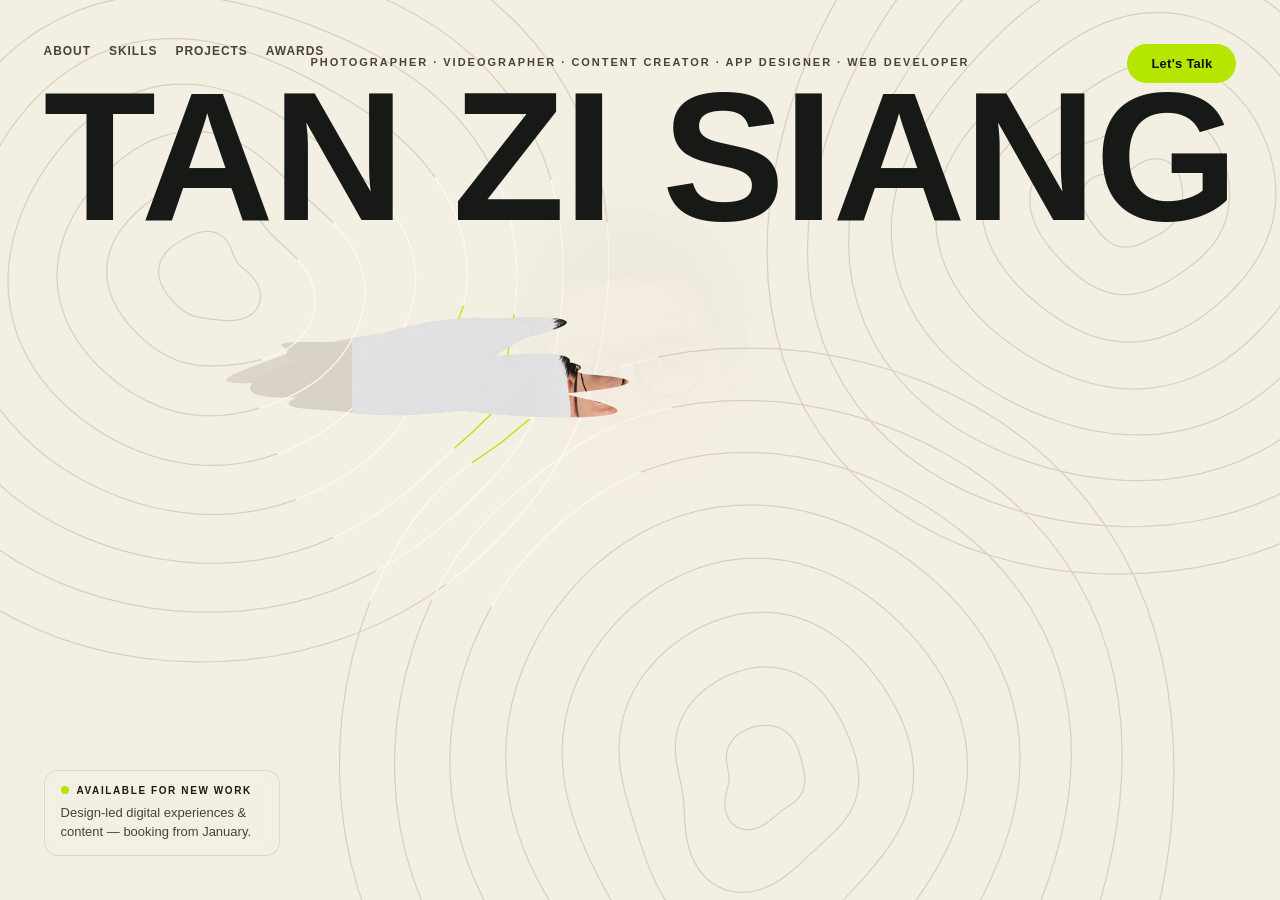
==== index.html @ cbd52fa4 "Add files via upload" ====
<!DOCTYPE html>
<html lang="en">
<head>
<meta charset="utf-8">
<meta name="viewport" content="width=device-width,initial-scale=1,viewport-fit=cover">
<title>Tan Zi Siang — Portfolio</title>
<meta name="description" content="Tan Zi Siang (Vincent) — Photographer, Videographer, Content Creator, Mobile Application Designer & Web Developer based in Penang, Malaysia.">
<style>
*{box-sizing:border-box;margin:0;padding:0}
html,body{height:100%;background:#F4EFE3;overflow:hidden}
.hero{position:relative;isolation:isolate;height:100vh;height:100svh;overflow:hidden;background:#F4EFE3;touch-action:none;color:#1d1a12;font-family:"Helvetica Neue",Helvetica,Arial,sans-serif}
#bg{position:absolute;inset:0;width:100%;height:100%;display:block}
.portrait{position:absolute;bottom:0;left:50%;transform:translateX(-50%);aspect-ratio:1024/1536;width:min(64vh,92vw)}
.portrait img,.portrait canvas{position:absolute;inset:0;width:100%;height:100%;display:block;pointer-events:none;user-select:none;-webkit-user-drag:none}
.portrait img{object-fit:cover;object-position:center top}
#base{opacity:.022;-webkit-mask-image:radial-gradient(ellipse 27% 21% at 49% 34%,#000 35%,transparent 100%);mask-image:radial-gradient(ellipse 27% 21% at 49% 34%,#000 35%,transparent 100%)}
.mark{position:absolute;left:0;right:0;top:clamp(56px,9vh,110px);text-align:center;color:#171916;pointer-events:none;z-index:5}
.mark h1{font-weight:900;font-size:clamp(56px,10vw,152px);line-height:.82;letter-spacing:-.01em;white-space:nowrap;display:inline-block;text-transform:uppercase;font-family:"HelveticaNeue-CondensedBlack","HelveticaNeue-CondensedBold","AvenirNextCondensed-Heavy","Arial Narrow",Impact,sans-serif}
.mark br{display:none}
.tag{position:absolute;left:0;right:0;top:calc(clamp(20px,3.4vw,44px) + 12px);text-align:center;font-size:11px;font-weight:600;letter-spacing:.18em;text-transform:uppercase;pointer-events:none;z-index:5;color:#4a4331}
.cta{position:absolute;top:clamp(20px,3.4vw,44px);right:clamp(20px,3.4vw,48px);padding:12px 24px;border-radius:999px;background:#B4E600;color:#14130E;font-size:13px;font-weight:700;letter-spacing:.02em;text-decoration:none;transition:transform .25s;z-index:10}
.cta:hover{transform:scale(1.05)}
.card{position:absolute;left:clamp(20px,3.4vw,48px);bottom:clamp(20px,3.4vw,44px);max-width:236px;padding:14px 16px;border-radius:14px;background:rgba(244,239,227,.88);border:1px solid rgba(59,51,32,.12);backdrop-filter:blur(6px);-webkit-backdrop-filter:blur(6px);z-index:5}
.lbl{display:flex;align-items:center;gap:8px;font-size:10px;font-weight:700;letter-spacing:.16em;text-transform:uppercase}
.lbl i{width:8px;height:8px;border-radius:50%;background:#B4E600}
.card p{margin-top:8px;font-size:13px;line-height:1.45;color:#4a4331}
.nav-mini{position:absolute;top:clamp(20px,3.4vw,44px);left:clamp(20px,3.4vw,48px);display:flex;gap:18px;z-index:10}
.nav-mini a{font-size:12px;font-weight:600;letter-spacing:.08em;text-transform:uppercase;color:#4a4331;text-decoration:none}
.nav-mini a:hover{color:#14130E}
@media(max-width:768px){
  .mark br{display:inline}
  .tag{letter-spacing:.1em;font-size:10px;left:clamp(20px,3.4vw,48px);right:150px;text-align:left;top:calc(clamp(20px,3.4vw,44px) + 8px)}
  .portrait{width:min(58vh,118vw)}
  .card{max-width:200px}
  .nav-mini{display:none}
}
</style>
</head>
<body>
<section class="hero">
<canvas id="bg"></canvas>
<div class="tag">Photographer · Videographer · Content Creator · App Designer · Web Developer</div>
<div class="mark"><h1>Tan <br>Zi Siang</h1></div>
<div class="portrait">
  <img id="base" alt="Portrait" src="portrait.jpg">
  <canvas id="reveal"></canvas>
</div>
<a class="cta" href="contact.html">Let's Talk</a>
<nav class="nav-mini">
  <a href="about.html">About</a>
  <a href="skills.html">Skills</a>
  <a href="projects.html">Projects</a>
  <a href="awards.html">Awards</a>
</nav>
<div class="card"><span class="lbl"><i></i>Available for new work</span><p>Design-led digital experiences &amp; content — booking from January.</p></div>
</section>

<script>
(()=>{
const $=s=>document.querySelector(s),rnd=(a,b)=>a+Math.random()*(b-a),ss=x=>x*x*(3-2*x);
const hero=$('.hero'),por=$('.portrait'),ghost=$('#base'),rv=$('#reveal'),bg=$('#bg');
const rctx=rv.getContext('2d'),bctx=bg.getContext('2d'),off=document.createElement('canvas'),octx=off.getContext('2d');
const reduce=matchMedia('(prefers-reduced-motion: reduce)').matches,touch=matchMedia('(hover: none)').matches;
const LIFE=1350;
let vw,vh,dpr,rect,W,dabs=[],last=null,lastDab=0,inside=false,mouseIn=false,lastReal=-1e9,cur={x:0,y:0},tBg=0,prevT=performance.now(),acc=0,wasAlive=false,intro=null;

const wet=(d,now)=>{const a=(now-d.t)/LIFE;if(a>=1)return null;const k=a<.26?0:ss((a-.26)/.74);return{w:1-k,s:1-.42*k}};
function addDab(x,y){const now=performance.now();dabs.push({x:x+rnd(-.014,.014)*W,y:y+rnd(-.01,.01)*W,rx:rnd(.17,.30)*W,ry:rnd(.021,.047)*W,rot:rnd(-.22,.22),p:[rnd(0,6.28),rnd(0,6.28),rnd(0,6.28)],t:now});if(dabs.length>56)dabs.shift();lastDab=now}

function shape(c,d,s,now){const n=24,P=[],T=now*.0006,co=Math.cos(d.rot),si=Math.sin(d.rot);
 for(let i=0;i<n;i++){const a=i/n*6.2832,r=1+.155*Math.sin(2*a+d.p[0]+T)+.085*Math.sin(3*a+d.p[1]-T*.8)+.04*Math.sin(5*a+d.p[2]+T*.6),
  x=Math.cos(a)*d.rx*s*r,y=Math.sin(a)*d.ry*s*r;P.push([d.x+x*co-y*si,d.y+x*si+y*co])}
 c.beginPath();c.moveTo((P[n-1][0]+P[0][0])/2,(P[n-1][1]+P[0][1])/2);
 for(let i=0;i<n;i++){const p=P[i],q=P[(i+1)%n];c.quadraticCurveTo(p[0],p[1],(p[0]+q[0])/2,(p[1]+q[1])/2)}
 c.closePath()}

function drawReveal(){const now=performance.now();let any=false;
 rctx.setTransform(1,0,0,1,0,0);rctx.globalCompositeOperation='source-over';rctx.globalAlpha=1;rctx.clearRect(0,0,rv.width,rv.height);
 rctx.setTransform(dpr,0,0,dpr,-rect.left*dpr,-rect.top*dpr);rctx.fillStyle='#000';
 for(const d of dabs){const q=wet(d,now);if(!q)continue;any=true;rctx.globalAlpha=q.w;shape(rctx,d,q.s,now);rctx.fill()}
 if(any&&ghost.complete&&ghost.naturalWidth){rctx.setTransform(1,0,0,1,0,0);rctx.globalAlpha=1;rctx.globalCompositeOperation='source-in';rctx.drawImage(ghost,0,0,rv.width,rv.height);rctx.globalCompositeOperation='source-over'}}

function strongest(now){let b=null;for(const d of dabs){const q=wet(d,now);if(q&&(!b||q.w>=b.w))b={x:d.x,y:d.y,w:q.w}}return b}

const CL=[{x:.16,y:.28,n:8,s:1,ph:0},{x:.86,y:.24,n:8,s:.95,ph:2},{x:.62,y:.88,n:8,s:1.1,ph:4}],RATE=[.18,-.13,.11],HK=[2,3,4],HW=[.5,.3,.2];
function paintBg(){const now=performance.now(),m=Math.min(vw,vh),R=.23*m,b=strongest(now);
 octx.setTransform(1,0,0,1,0,0);octx.clearRect(0,0,off.width,off.height);octx.setTransform(dpr,0,0,dpr,0,0);octx.fillStyle='#3B3320';
 for(const d of dabs){const q=wet(d,now);if(!q)continue;octx.globalAlpha=q.w;shape(octx,d,q.s,now);octx.fill()}
 bctx.setTransform(dpr,0,0,dpr,0,0);bctx.globalAlpha=1;bctx.fillStyle='#F4EFE3';bctx.fillRect(0,0,vw,vh);
 bctx.globalAlpha=.15;bctx.drawImage(off,0,0,vw,vh);bctx.globalAlpha=1;
 const P=[new Path2D(),new Path2D(),new Path2D()];
 for(const c of CL){const cx=(c.x+Math.sin(tBg*.05+c.ph)*.03)*vw,cy=(c.y+Math.cos(tBg*.04+c.ph)*.03)*vh,sp=.055*m*c.s;
  for(let i=0;i<c.n;i++){const r0=.05*m+i*sp,amp=Math.min(.4*sp,.3*r0),N=90;let px=0,py=0;
   for(let j=0;j<=N;j++){const a=j/N*6.2832;let r=r0;
    for(let k=0;k<3;k++)r+=amp*HW[k]*Math.sin(HK[k]*a+tBg*RATE[k]+c.ph*(k+1)+i*.2*(k+1));
    let x=cx+Math.cos(a)*r,y=cy+Math.sin(a)*r,mode=0;
    if(b){const dx=x-b.x,dy=y-b.y,d=Math.hypot(dx,dy)||1;
     if(d<R){const f=1-d/R,push=22*f*f*b.w;x+=dx/d*push;y+=dy/d*push;if(b.w>.04)mode=(d<.3*R&&b.w>.25)?2:1}}
    if(j){P[mode].moveTo(px,py);P[mode].lineTo(x,y)}px=x;py=y}}}
 bctx.lineWidth=1.25;bctx.lineCap='round';bctx.lineJoin='round';
 bctx.strokeStyle='#D8D0BF';bctx.stroke(P[0]);bctx.strokeStyle='rgba(252,250,243,.95)';bctx.stroke(P[1]);bctx.strokeStyle='#B4E600';bctx.stroke(P[2])}

function sync(){drawReveal();paintBg()}
function brush(x,y){const step=.028*W;
 if(!last){last={x,y};addDab(x,y)}else{const dx=x-last.x,dy=y-last.y,dist=Math.hypot(dx,dy);
  if(dist>=step){const n=Math.min(14,Math.floor(dist/step));
   for(let i=1;i<=n;i++){const px=last.x+dx/dist*step*i,py=last.y+dy/dist*step*i;addDab(px,py);if(Math.random()<.5)addDab(px,py)}
   last={x:last.x+dx/dist*step*n,y:last.y+dy/dist*step*n}}}
 cur={x,y};inside=true;sync()}

function resize(){dpr=Math.min(devicePixelRatio||1,2);vw=hero.clientWidth;vh=hero.clientHeight;
 bg.width=off.width=Math.round(vw*dpr);bg.height=off.height=Math.round(vh*dpr);
 rect=por.getBoundingClientRect();W=rect.width;rv.width=Math.round(rect.width*dpr);rv.height=Math.round(rect.height*dpr);sync()}

function real(e){lastReal=performance.now();mouseIn=true;brush(e.clientX,e.clientY)}
addEventListener('pointermove',real,{passive:true});addEventListener('pointerdown',real,{passive:true});
const up=e=>{if(e.pointerType==='touch'){mouseIn=inside=false;last=null}};
addEventListener('pointerup',up);addEventListener('pointercancel',up);
document.documentElement.addEventListener('mouseleave',()=>{mouseIn=inside=false;last=null});
addEventListener('resize',resize);
ghost.addEventListener('load',()=>{drawReveal();sync()});
if(ghost.complete){drawReveal();sync()}

function tick(now){requestAnimationFrame(tick);const dt=Math.min((now-prevT)/1000,.1);prevT=now;
 if(intro){const p=(now-intro)/2400;if(p>=1){intro=null;last=null;inside=mouseIn}else brush(rect.left+W*(.08+.84*ss(p)),rect.top+rect.height*(.36+.05*Math.sin(p*6.28)))}
 else if(touch&&now-lastReal>2000)brush(rect.left+W*(.5+.34*Math.sin(now*.00045)),rect.top+rect.height*(.36+.22*Math.sin(now*.0007+1.3)));
 if(inside&&now-lastDab>130)addDab(cur.x,cur.y);
 dabs=dabs.filter(d=>wet(d,now));const alive=dabs.length>0;
 if(alive||wasAlive)drawReveal();
 acc+=dt;if(acc>=1/30){if(!reduce)tBg+=acc;if(!reduce||alive||wasAlive)paintBg();acc=0}
 wasAlive=alive}

function flicker(){const burst=1+Math.floor(Math.random()*3);let i=0;
 (function f(){if(i++>=burst){ghost.style.opacity=.022;setTimeout(flicker,rnd(2200,6400));return}
  ghost.style.opacity=rnd(.07,.12);setTimeout(()=>{ghost.style.opacity=.022;setTimeout(f,rnd(50,150))},80)})()}
if(!reduce)setTimeout(flicker,rnd(2200,6400));

resize();requestAnimationFrame(tick);
setTimeout(()=>{intro=performance.now()},900);
})();
</script>
<script>
(()=>{const h1=document.querySelector('.mark h1');
function fit(){if(!h1)return;h1.style.fontSize='100px';const w=h1.getBoundingClientRect().width,pad=Math.min(48,Math.max(20,innerWidth*.034)),
 s=100*(innerWidth-2*pad)/w,cap=innerHeight*(innerWidth>768?.3:.2);h1.style.fontSize=Math.min(s,cap)+'px'}
fit();addEventListener('resize',fit);addEventListener('load',fit);if(document.fonts&&document.fonts.ready)document.fonts.ready.then(fit)})();
</script>
</body>
</html>
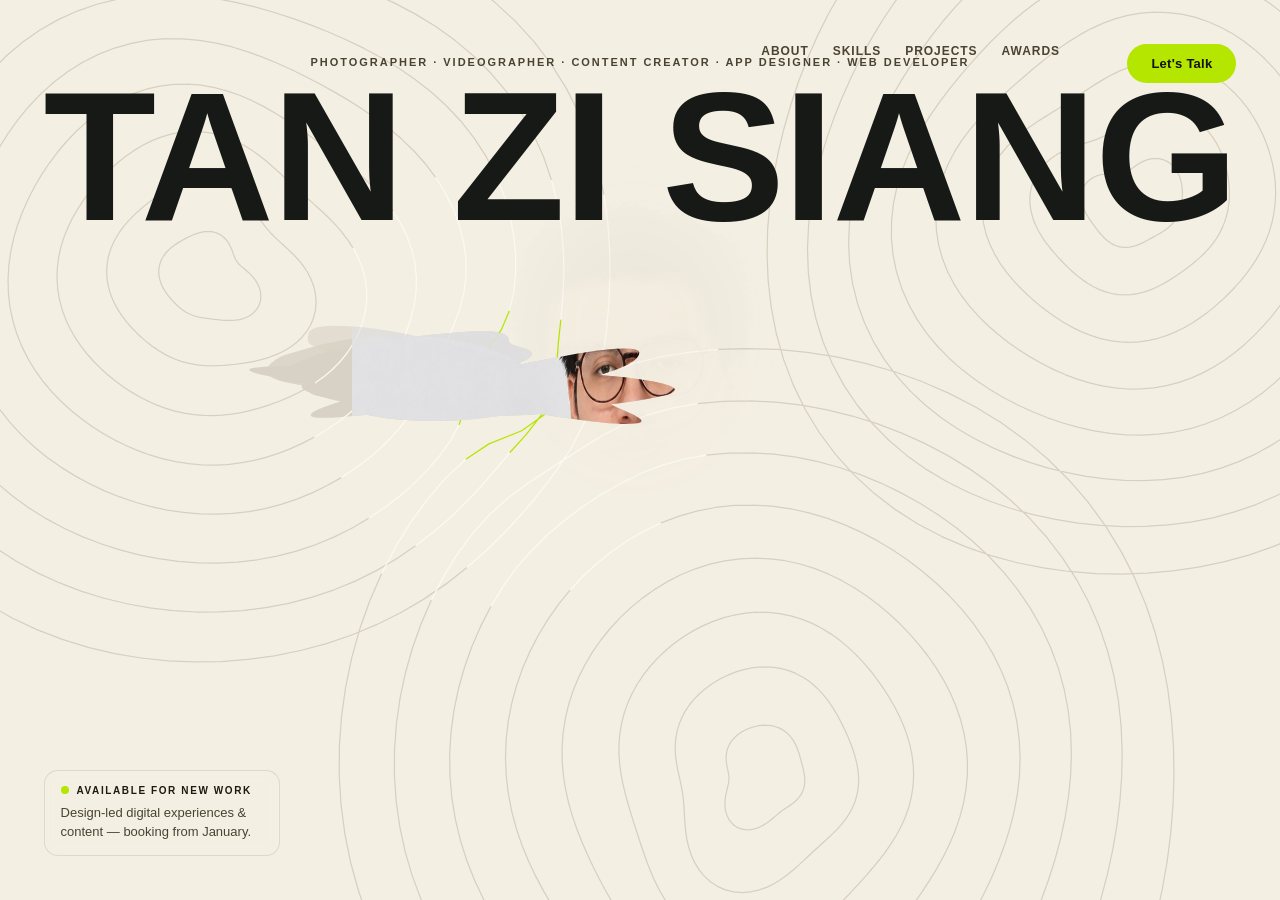
==== commit 6700e6ab: "Add files via upload" ====
--- a/index.html
+++ b/index.html
@@ -18,41 +18,68 @@
 .mark h1{font-weight:900;font-size:clamp(56px,10vw,152px);line-height:.82;letter-spacing:-.01em;white-space:nowrap;display:inline-block;text-transform:uppercase;font-family:"HelveticaNeue-CondensedBlack","HelveticaNeue-CondensedBold","AvenirNextCondensed-Heavy","Arial Narrow",Impact,sans-serif}
 .mark br{display:none}
 .tag{position:absolute;left:0;right:0;top:calc(clamp(20px,3.4vw,44px) + 12px);text-align:center;font-size:11px;font-weight:600;letter-spacing:.18em;text-transform:uppercase;pointer-events:none;z-index:5;color:#4a4331}
-.cta{position:absolute;top:clamp(20px,3.4vw,44px);right:clamp(20px,3.4vw,48px);padding:12px 24px;border-radius:999px;background:#B4E600;color:#14130E;font-size:13px;font-weight:700;letter-spacing:.02em;text-decoration:none;transition:transform .25s;z-index:10}
+.cta{position:absolute;top:clamp(20px,3.4vw,44px);right:clamp(20px,3.4vw,48px);padding:12px 24px;border-radius:999px;background:#B4E600;color:#14130E;font-size:13px;font-weight:700;letter-spacing:.02em;text-decoration:none;transition:transform .25s;z-index:20}
 .cta:hover{transform:scale(1.05)}
 .card{position:absolute;left:clamp(20px,3.4vw,48px);bottom:clamp(20px,3.4vw,44px);max-width:236px;padding:14px 16px;border-radius:14px;background:rgba(244,239,227,.88);border:1px solid rgba(59,51,32,.12);backdrop-filter:blur(6px);-webkit-backdrop-filter:blur(6px);z-index:5}
 .lbl{display:flex;align-items:center;gap:8px;font-size:10px;font-weight:700;letter-spacing:.16em;text-transform:uppercase}
 .lbl i{width:8px;height:8px;border-radius:50%;background:#B4E600}
 .card p{margin-top:8px;font-size:13px;line-height:1.45;color:#4a4331}
-.nav-mini{position:absolute;top:clamp(20px,3.4vw,44px);left:clamp(20px,3.4vw,48px);display:flex;gap:18px;z-index:10}
-.nav-mini a{font-size:12px;font-weight:600;letter-spacing:.08em;text-transform:uppercase;color:#4a4331;text-decoration:none}
-.nav-mini a:hover{color:#14130E}
+
+/* Fixed top-right navigation (always present) */
+.top-nav{
+  position:absolute;
+  top:clamp(20px,3.4vw,44px);
+  right:clamp(140px,18vw,220px);
+  display:flex;
+  align-items:center;
+  gap:clamp(14px,2vw,24px);
+  z-index:20;
+}
+.top-nav a{
+  font-size:12px;
+  font-weight:600;
+  letter-spacing:.08em;
+  text-transform:uppercase;
+  color:#4a4331;
+  text-decoration:none;
+  transition:color .2s;
+}
+.top-nav a:hover{color:#14130E}
+
 @media(max-width:768px){
   .mark br{display:inline}
   .tag{letter-spacing:.1em;font-size:10px;left:clamp(20px,3.4vw,48px);right:150px;text-align:left;top:calc(clamp(20px,3.4vw,44px) + 8px)}
   .portrait{width:min(58vh,118vw)}
   .card{max-width:200px}
-  .nav-mini{display:none}
+  .top-nav{display:none}
 }
 </style>
 </head>
 <body>
 <section class="hero">
 <canvas id="bg"></canvas>
+
 <div class="tag">Photographer · Videographer · Content Creator · App Designer · Web Developer</div>
 <div class="mark"><h1>Tan <br>Zi Siang</h1></div>
+
 <div class="portrait">
   <img id="base" alt="Portrait" src="portrait.jpg">
   <canvas id="reveal"></canvas>
 </div>
-<a class="cta" href="contact.html">Let's Talk</a>
-<nav class="nav-mini">
+
+<!-- Top-right navigation (fixed position) -->
+<nav class="top-nav">
   <a href="about.html">About</a>
   <a href="skills.html">Skills</a>
   <a href="projects.html">Projects</a>
   <a href="awards.html">Awards</a>
 </nav>
-<div class="card"><span class="lbl"><i></i>Available for new work</span><p>Design-led digital experiences &amp; content — booking from January.</p></div>
+<a class="cta" href="contact.html">Let's Talk</a>
+
+<div class="card">
+  <span class="lbl"><i></i>Available for new work</span>
+  <p>Design-led digital experiences &amp; content — booking from January.</p>
+</div>
 </section>
 
 <script>
@@ -78,7 +105,10 @@
  rctx.setTransform(1,0,0,1,0,0);rctx.globalCompositeOperation='source-over';rctx.globalAlpha=1;rctx.clearRect(0,0,rv.width,rv.height);
  rctx.setTransform(dpr,0,0,dpr,-rect.left*dpr,-rect.top*dpr);rctx.fillStyle='#000';
  for(const d of dabs){const q=wet(d,now);if(!q)continue;any=true;rctx.globalAlpha=q.w;shape(rctx,d,q.s,now);rctx.fill()}
- if(any&&ghost.complete&&ghost.naturalWidth){rctx.setTransform(1,0,0,1,0,0);rctx.globalAlpha=1;rctx.globalCompositeOperation='source-in';rctx.drawImage(ghost,0,0,rv.width,rv.height);rctx.globalCompositeOperation='source-over'}}
+ if(any&&ghost.complete&&ghost.naturalWidth){
+   rctx.setTransform(1,0,0,1,0,0);rctx.globalAlpha=1;rctx.globalCompositeOperation='source-in';
+   rctx.drawImage(ghost,0,0,rv.width,rv.height);rctx.globalCompositeOperation='source-over'
+ }}
 
 function strongest(now){let b=null;for(const d of dabs){const q=wet(d,now);if(q&&(!b||q.w>=b.w))b={x:d.x,y:d.y,w:q.w}}return b}
 
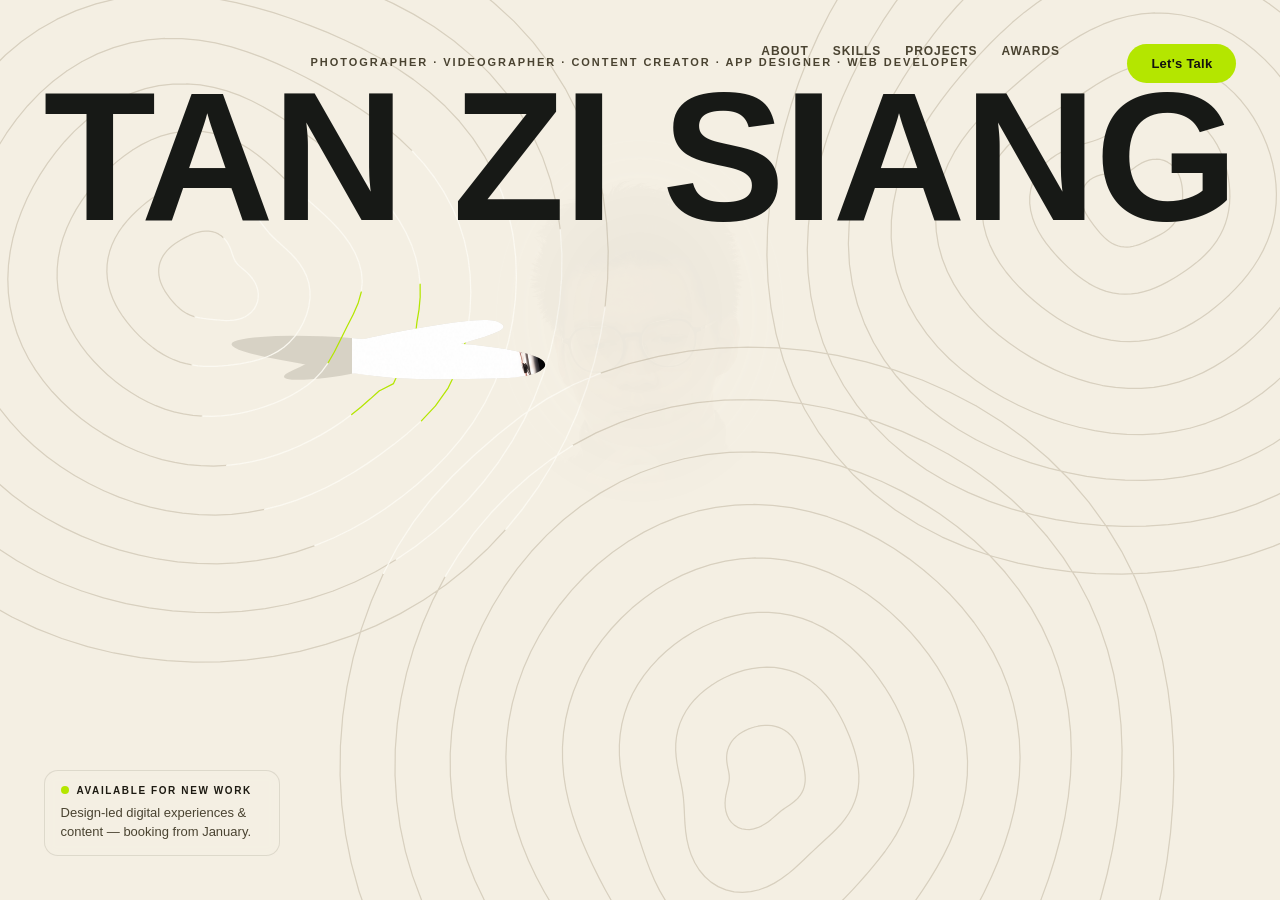
==== commit b3439aa6: "Add files via upload" ====
--- a/index.html
+++ b/index.html
@@ -13,7 +13,8 @@
 .portrait{position:absolute;bottom:0;left:50%;transform:translateX(-50%);aspect-ratio:1024/1536;width:min(64vh,92vw)}
 .portrait img,.portrait canvas{position:absolute;inset:0;width:100%;height:100%;display:block;pointer-events:none;user-select:none;-webkit-user-drag:none}
 .portrait img{object-fit:cover;object-position:center top}
-#base{opacity:.022;-webkit-mask-image:radial-gradient(ellipse 27% 21% at 49% 34%,#000 35%,transparent 100%);mask-image:radial-gradient(ellipse 27% 21% at 49% 34%,#000 35%,transparent 100%)}
+#base{opacity:.028;-webkit-mask-image:radial-gradient(ellipse 30% 24% at 50% 32%,#000 30%,transparent 100%);mask-image:radial-gradient(ellipse 30% 24% at 50% 32%,#000 30%,transparent 100%)}
+#ghost{opacity:0;visibility:hidden;position:absolute;width:0;height:0;overflow:hidden}
 .mark{position:absolute;left:0;right:0;top:clamp(56px,9vh,110px);text-align:center;color:#171916;pointer-events:none;z-index:5}
 .mark h1{font-weight:900;font-size:clamp(56px,10vw,152px);line-height:.82;letter-spacing:-.01em;white-space:nowrap;display:inline-block;text-transform:uppercase;font-family:"HelveticaNeue-CondensedBlack","HelveticaNeue-CondensedBold","AvenirNextCondensed-Heavy","Arial Narrow",Impact,sans-serif}
 .mark br{display:none}
@@ -25,7 +26,6 @@
 .lbl i{width:8px;height:8px;border-radius:50%;background:#B4E600}
 .card p{margin-top:8px;font-size:13px;line-height:1.45;color:#4a4331}
 
-/* Fixed top-right navigation (always present) */
 .top-nav{
   position:absolute;
   top:clamp(20px,3.4vw,44px);
@@ -63,11 +63,13 @@
 <div class="mark"><h1>Tan <br>Zi Siang</h1></div>
 
 <div class="portrait">
-  <img id="base" alt="Portrait" src="portrait.jpg">
+  <!-- Base: you in black turtleneck (almost invisible) -->
+  <img id="base" alt="Portrait" src="base-portrait.png">
+  <!-- Ghost: F1 driver — this is what gets brushed/revealed -->
+  <img id="ghost" alt="" src="f1-driver.png" aria-hidden="true">
   <canvas id="reveal"></canvas>
 </div>
 
-<!-- Top-right navigation (fixed position) -->
 <nav class="top-nav">
   <a href="about.html">About</a>
   <a href="skills.html">Skills</a>
@@ -85,7 +87,7 @@
 <script>
 (()=>{
 const $=s=>document.querySelector(s),rnd=(a,b)=>a+Math.random()*(b-a),ss=x=>x*x*(3-2*x);
-const hero=$('.hero'),por=$('.portrait'),ghost=$('#base'),rv=$('#reveal'),bg=$('#bg');
+const hero=$('.hero'),por=$('.portrait'),ghost=$('#ghost'),rv=$('#reveal'),bg=$('#bg');
 const rctx=rv.getContext('2d'),bctx=bg.getContext('2d'),off=document.createElement('canvas'),octx=off.getContext('2d');
 const reduce=matchMedia('(prefers-reduced-motion: reduce)').matches,touch=matchMedia('(hover: none)').matches;
 const LIFE=1350;
@@ -161,8 +163,9 @@
  wasAlive=alive}
 
 function flicker(){const burst=1+Math.floor(Math.random()*3);let i=0;
- (function f(){if(i++>=burst){ghost.style.opacity=.022;setTimeout(flicker,rnd(2200,6400));return}
-  ghost.style.opacity=rnd(.07,.12);setTimeout(()=>{ghost.style.opacity=.022;setTimeout(f,rnd(50,150))},80)})()}
+ const baseEl=$('#base');
+ (function f(){if(i++>=burst){baseEl.style.opacity=.028;setTimeout(flicker,rnd(2200,6400));return}
+  baseEl.style.opacity=rnd(.07,.13);setTimeout(()=>{baseEl.style.opacity=.028;setTimeout(f,rnd(50,150))},80)})()}
 if(!reduce)setTimeout(flicker,rnd(2200,6400));
 
 resize();requestAnimationFrame(tick);
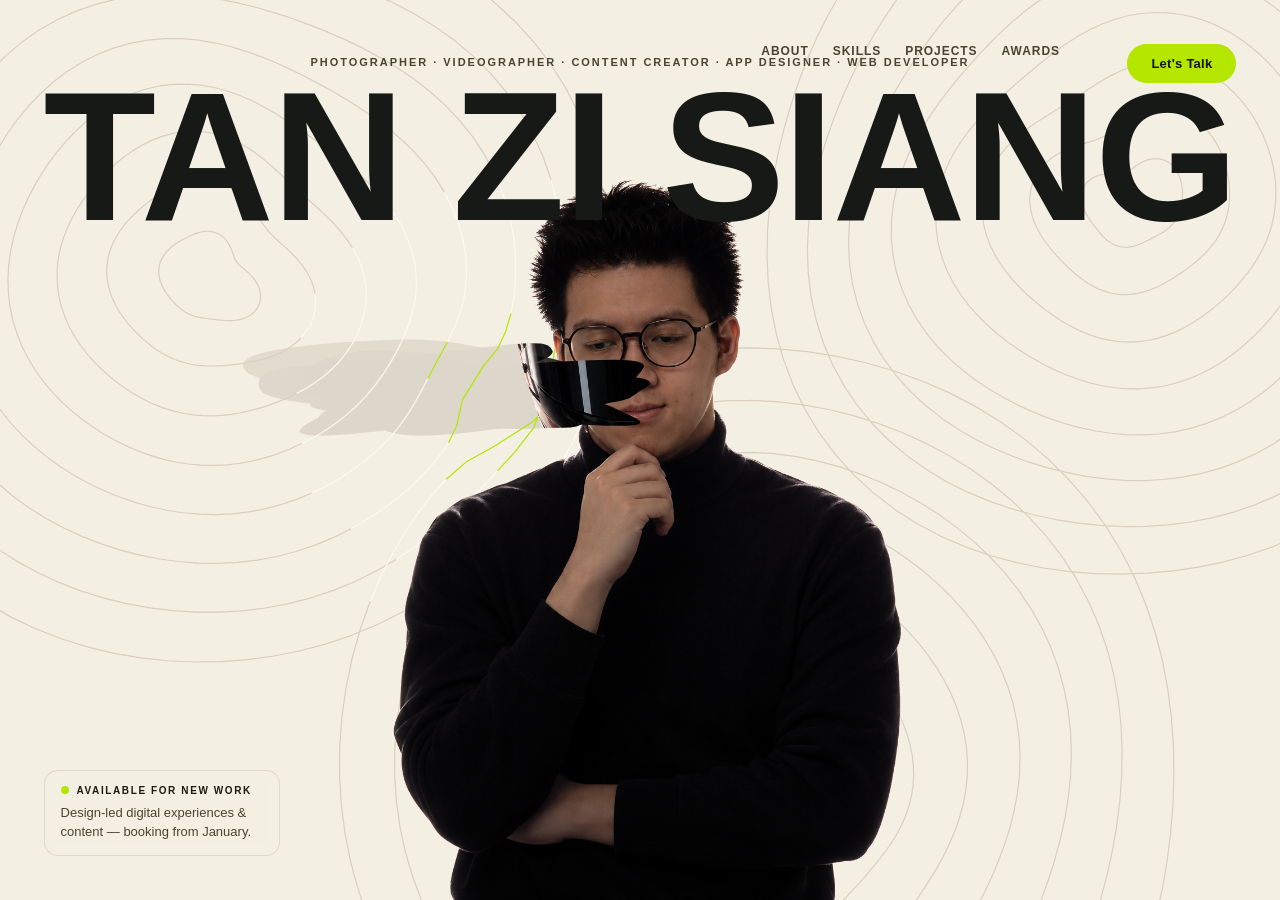
==== commit 9d02dd3d: "Add files via upload" ====
--- a/index.html
+++ b/index.html
@@ -13,8 +13,10 @@
 .portrait{position:absolute;bottom:0;left:50%;transform:translateX(-50%);aspect-ratio:1024/1536;width:min(64vh,92vw)}
 .portrait img,.portrait canvas{position:absolute;inset:0;width:100%;height:100%;display:block;pointer-events:none;user-select:none;-webkit-user-drag:none}
 .portrait img{object-fit:cover;object-position:center top}
-#base{opacity:.028;-webkit-mask-image:radial-gradient(ellipse 30% 24% at 50% 32%,#000 30%,transparent 100%);mask-image:radial-gradient(ellipse 30% 24% at 50% 32%,#000 30%,transparent 100%)}
-#ghost{opacity:0;visibility:hidden;position:absolute;width:0;height:0;overflow:hidden}
+/* Base (black turtleneck) fully visible */
+#base{opacity:1}
+/* Ghost is only used by the canvas, keep it hidden */
+#ghost{opacity:0;position:absolute;width:0;height:0;overflow:hidden;pointer-events:none}
 .mark{position:absolute;left:0;right:0;top:clamp(56px,9vh,110px);text-align:center;color:#171916;pointer-events:none;z-index:5}
 .mark h1{font-weight:900;font-size:clamp(56px,10vw,152px);line-height:.82;letter-spacing:-.01em;white-space:nowrap;display:inline-block;text-transform:uppercase;font-family:"HelveticaNeue-CondensedBlack","HelveticaNeue-CondensedBold","AvenirNextCondensed-Heavy","Arial Narrow",Impact,sans-serif}
 .mark br{display:none}
@@ -25,27 +27,9 @@
 .lbl{display:flex;align-items:center;gap:8px;font-size:10px;font-weight:700;letter-spacing:.16em;text-transform:uppercase}
 .lbl i{width:8px;height:8px;border-radius:50%;background:#B4E600}
 .card p{margin-top:8px;font-size:13px;line-height:1.45;color:#4a4331}
-
-.top-nav{
-  position:absolute;
-  top:clamp(20px,3.4vw,44px);
-  right:clamp(140px,18vw,220px);
-  display:flex;
-  align-items:center;
-  gap:clamp(14px,2vw,24px);
-  z-index:20;
-}
-.top-nav a{
-  font-size:12px;
-  font-weight:600;
-  letter-spacing:.08em;
-  text-transform:uppercase;
-  color:#4a4331;
-  text-decoration:none;
-  transition:color .2s;
-}
+.top-nav{position:absolute;top:clamp(20px,3.4vw,44px);right:clamp(140px,18vw,220px);display:flex;align-items:center;gap:clamp(14px,2vw,24px);z-index:20}
+.top-nav a{font-size:12px;font-weight:600;letter-spacing:.08em;text-transform:uppercase;color:#4a4331;text-decoration:none;transition:color .2s}
 .top-nav a:hover{color:#14130E}
-
 @media(max-width:768px){
   .mark br{display:inline}
   .tag{letter-spacing:.1em;font-size:10px;left:clamp(20px,3.4vw,48px);right:150px;text-align:left;top:calc(clamp(20px,3.4vw,44px) + 8px)}
@@ -63,9 +47,9 @@
 <div class="mark"><h1>Tan <br>Zi Siang</h1></div>
 
 <div class="portrait">
-  <!-- Base: you in black turtleneck (almost invisible) -->
-  <img id="base" alt="Portrait" src="base-portrait.png">
-  <!-- Ghost: F1 driver — this is what gets brushed/revealed -->
+  <!-- Fully visible base: black turtleneck -->
+  <img id="base" alt="Tan Zi Siang" src="base-portrait.png">
+  <!-- Hidden source for brush reveal: F1 driver -->
   <img id="ghost" alt="" src="f1-driver.png" aria-hidden="true">
   <canvas id="reveal"></canvas>
 </div>
@@ -90,14 +74,14 @@
 const hero=$('.hero'),por=$('.portrait'),ghost=$('#ghost'),rv=$('#reveal'),bg=$('#bg');
 const rctx=rv.getContext('2d'),bctx=bg.getContext('2d'),off=document.createElement('canvas'),octx=off.getContext('2d');
 const reduce=matchMedia('(prefers-reduced-motion: reduce)').matches,touch=matchMedia('(hover: none)').matches;
-const LIFE=1350;
+const LIFE=1600;
 let vw,vh,dpr,rect,W,dabs=[],last=null,lastDab=0,inside=false,mouseIn=false,lastReal=-1e9,cur={x:0,y:0},tBg=0,prevT=performance.now(),acc=0,wasAlive=false,intro=null;
 
-const wet=(d,now)=>{const a=(now-d.t)/LIFE;if(a>=1)return null;const k=a<.26?0:ss((a-.26)/.74);return{w:1-k,s:1-.42*k}};
-function addDab(x,y){const now=performance.now();dabs.push({x:x+rnd(-.014,.014)*W,y:y+rnd(-.01,.01)*W,rx:rnd(.17,.30)*W,ry:rnd(.021,.047)*W,rot:rnd(-.22,.22),p:[rnd(0,6.28),rnd(0,6.28),rnd(0,6.28)],t:now});if(dabs.length>56)dabs.shift();lastDab=now}
+const wet=(d,now)=>{const a=(now-d.t)/LIFE;if(a>=1)return null;const k=a<.2?0:ss((a-.2)/.8);return{w:1-k,s:1-.38*k}};
+function addDab(x,y){const now=performance.now();dabs.push({x:x+rnd(-.012,.012)*W,y:y+rnd(-.009,.009)*W,rx:rnd(.19,.32)*W,ry:rnd(.024,.052)*W,rot:rnd(-.2,.2),p:[rnd(0,6.28),rnd(0,6.28),rnd(0,6.28)],t:now});if(dabs.length>60)dabs.shift();lastDab=now}
 
-function shape(c,d,s,now){const n=24,P=[],T=now*.0006,co=Math.cos(d.rot),si=Math.sin(d.rot);
- for(let i=0;i<n;i++){const a=i/n*6.2832,r=1+.155*Math.sin(2*a+d.p[0]+T)+.085*Math.sin(3*a+d.p[1]-T*.8)+.04*Math.sin(5*a+d.p[2]+T*.6),
+function shape(c,d,s,now){const n=24,P=[],T=now*.00055,co=Math.cos(d.rot),si=Math.sin(d.rot);
+ for(let i=0;i<n;i++){const a=i/n*6.2832,r=1+.15*Math.sin(2*a+d.p[0]+T)+.08*Math.sin(3*a+d.p[1]-T*.8)+.038*Math.sin(5*a+d.p[2]+T*.6),
   x=Math.cos(a)*d.rx*s*r,y=Math.sin(a)*d.ry*s*r;P.push([d.x+x*co-y*si,d.y+x*si+y*co])}
  c.beginPath();c.moveTo((P[n-1][0]+P[0][0])/2,(P[n-1][1]+P[0][1])/2);
  for(let i=0;i<n;i++){const p=P[i],q=P[(i+1)%n];c.quadraticCurveTo(p[0],p[1],(p[0]+q[0])/2,(p[1]+q[1])/2)}
@@ -119,7 +103,7 @@
  octx.setTransform(1,0,0,1,0,0);octx.clearRect(0,0,off.width,off.height);octx.setTransform(dpr,0,0,dpr,0,0);octx.fillStyle='#3B3320';
  for(const d of dabs){const q=wet(d,now);if(!q)continue;octx.globalAlpha=q.w;shape(octx,d,q.s,now);octx.fill()}
  bctx.setTransform(dpr,0,0,dpr,0,0);bctx.globalAlpha=1;bctx.fillStyle='#F4EFE3';bctx.fillRect(0,0,vw,vh);
- bctx.globalAlpha=.15;bctx.drawImage(off,0,0,vw,vh);bctx.globalAlpha=1;
+ bctx.globalAlpha=.12;bctx.drawImage(off,0,0,vw,vh);bctx.globalAlpha=1;
  const P=[new Path2D(),new Path2D(),new Path2D()];
  for(const c of CL){const cx=(c.x+Math.sin(tBg*.05+c.ph)*.03)*vw,cy=(c.y+Math.cos(tBg*.04+c.ph)*.03)*vh,sp=.055*m*c.s;
   for(let i=0;i<c.n;i++){const r0=.05*m+i*sp,amp=Math.min(.4*sp,.3*r0),N=90;let px=0,py=0;
@@ -127,16 +111,16 @@
     for(let k=0;k<3;k++)r+=amp*HW[k]*Math.sin(HK[k]*a+tBg*RATE[k]+c.ph*(k+1)+i*.2*(k+1));
     let x=cx+Math.cos(a)*r,y=cy+Math.sin(a)*r,mode=0;
     if(b){const dx=x-b.x,dy=y-b.y,d=Math.hypot(dx,dy)||1;
-     if(d<R){const f=1-d/R,push=22*f*f*b.w;x+=dx/d*push;y+=dy/d*push;if(b.w>.04)mode=(d<.3*R&&b.w>.25)?2:1}}
+     if(d<R){const f=1-d/R,push=20*f*f*b.w;x+=dx/d*push;y+=dy/d*push;if(b.w>.04)mode=(d<.3*R&&b.w>.25)?2:1}}
     if(j){P[mode].moveTo(px,py);P[mode].lineTo(x,y)}px=x;py=y}}}
- bctx.lineWidth=1.25;bctx.lineCap='round';bctx.lineJoin='round';
+ bctx.lineWidth=1.2;bctx.lineCap='round';bctx.lineJoin='round';
  bctx.strokeStyle='#D8D0BF';bctx.stroke(P[0]);bctx.strokeStyle='rgba(252,250,243,.95)';bctx.stroke(P[1]);bctx.strokeStyle='#B4E600';bctx.stroke(P[2])}
 
 function sync(){drawReveal();paintBg()}
-function brush(x,y){const step=.028*W;
+function brush(x,y){const step=.026*W;
  if(!last){last={x,y};addDab(x,y)}else{const dx=x-last.x,dy=y-last.y,dist=Math.hypot(dx,dy);
-  if(dist>=step){const n=Math.min(14,Math.floor(dist/step));
-   for(let i=1;i<=n;i++){const px=last.x+dx/dist*step*i,py=last.y+dy/dist*step*i;addDab(px,py);if(Math.random()<.5)addDab(px,py)}
+  if(dist>=step){const n=Math.min(16,Math.floor(dist/step));
+   for(let i=1;i<=n;i++){const px=last.x+dx/dist*step*i,py=last.y+dy/dist*step*i;addDab(px,py);if(Math.random()<.45)addDab(px,py)}
    last={x:last.x+dx/dist*step*n,y:last.y+dy/dist*step*n}}}
  cur={x,y};inside=true;sync()}
 
@@ -154,22 +138,16 @@
 if(ghost.complete){drawReveal();sync()}
 
 function tick(now){requestAnimationFrame(tick);const dt=Math.min((now-prevT)/1000,.1);prevT=now;
- if(intro){const p=(now-intro)/2400;if(p>=1){intro=null;last=null;inside=mouseIn}else brush(rect.left+W*(.08+.84*ss(p)),rect.top+rect.height*(.36+.05*Math.sin(p*6.28)))}
- else if(touch&&now-lastReal>2000)brush(rect.left+W*(.5+.34*Math.sin(now*.00045)),rect.top+rect.height*(.36+.22*Math.sin(now*.0007+1.3)));
- if(inside&&now-lastDab>130)addDab(cur.x,cur.y);
+ if(intro){const p=(now-intro)/2200;if(p>=1){intro=null;last=null;inside=mouseIn}else brush(rect.left+W*(.1+.8*ss(p)),rect.top+rect.height*(.38+.04*Math.sin(p*6.28)))}
+ else if(touch&&now-lastReal>2200)brush(rect.left+W*(.5+.32*Math.sin(now*.0004)),rect.top+rect.height*(.36+.2*Math.sin(now*.00065+1.2)));
+ if(inside&&now-lastDab>120)addDab(cur.x,cur.y);
  dabs=dabs.filter(d=>wet(d,now));const alive=dabs.length>0;
  if(alive||wasAlive)drawReveal();
  acc+=dt;if(acc>=1/30){if(!reduce)tBg+=acc;if(!reduce||alive||wasAlive)paintBg();acc=0}
  wasAlive=alive}
 
-function flicker(){const burst=1+Math.floor(Math.random()*3);let i=0;
- const baseEl=$('#base');
- (function f(){if(i++>=burst){baseEl.style.opacity=.028;setTimeout(flicker,rnd(2200,6400));return}
-  baseEl.style.opacity=rnd(.07,.13);setTimeout(()=>{baseEl.style.opacity=.028;setTimeout(f,rnd(50,150))},80)})()}
-if(!reduce)setTimeout(flicker,rnd(2200,6400));
-
 resize();requestAnimationFrame(tick);
-setTimeout(()=>{intro=performance.now()},900);
+setTimeout(()=>{intro=performance.now()},700);
 })();
 </script>
 <script>
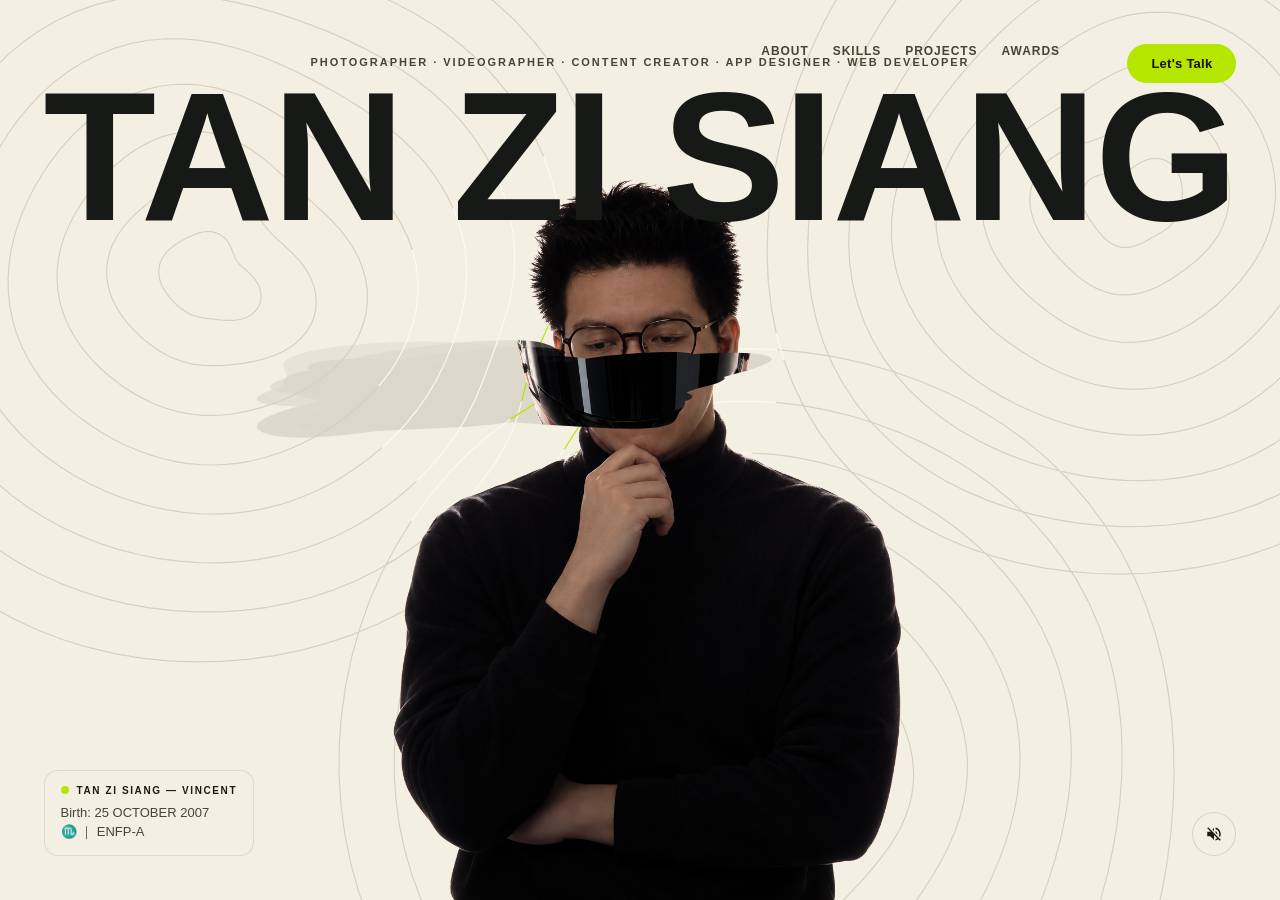
==== commit 00f287f1: "Add files via upload" ====
--- a/index.html
+++ b/index.html
@@ -37,6 +37,18 @@
   .card{max-width:200px}
   .top-nav{display:none}
 }
+
+.mute-btn{
+  position:absolute;bottom:clamp(20px,3.4vw,44px);right:clamp(20px,3.4vw,48px);
+  width:44px;height:44px;border-radius:50%;border:1px solid rgba(59,51,32,.15);
+  background:rgba(244,239,227,.9);backdrop-filter:blur(6px);cursor:pointer;z-index:20;
+  display:flex;align-items:center;justify-content:center;transition:background .2s,transform .2s;
+}
+.mute-btn:hover{background:#fff;transform:scale(1.06)}
+.mute-btn svg{width:18px;height:18px;fill:#1d1a12}
+.mute-btn.muted svg.icon-on{display:none}
+.mute-btn:not(.muted) svg.icon-off{display:none}
+
 </style>
 </head>
 <body>
@@ -63,9 +75,16 @@
 <a class="cta" href="contact.html">Let's Talk</a>
 
 <div class="card">
-  <span class="lbl"><i></i>Available for new work</span>
-  <p>Design-led digital experiences &amp; content — booking from January.</p>
+  <span class="lbl"><i></i>TAN ZI SIANG — VINCENT</span>
+  <p>Birth: 25 OCTOBER 2007<br>♏ ｜ ENFP-A</p>
 </div>
+
+<button class="mute-btn muted" id="muteBtn" aria-label="Toggle sound" title="Sound">
+  <svg class="icon-on" viewBox="0 0 24 24"><path d="M3 9v6h4l5 5V4L7 9H3zm13.5 3c0-1.77-1.02-3.29-2.5-4.03v8.05c1.48-.73 2.5-2.25 2.5-4.02zM14 3.23v2.06c2.89.86 5 3.54 5 6.71s-2.11 5.85-5 6.71v2.06c4.01-.91 7-4.49 7-8.77s-2.99-7.86-7-8.77z"/></svg>
+  <svg class="icon-off" viewBox="0 0 24 24"><path d="M16.5 12c0-1.77-1.02-3.29-2.5-4.03v2.21l2.45 2.45c.03-.2.05-.41.05-.63zm2.5 0c0 .94-.2 1.82-.54 2.64l1.51 1.51C20.63 14.91 21 13.5 21 12c0-4.28-2.99-7.86-7-8.77v2.06c2.89.86 5 3.54 5 6.71zM4.27 3L3 4.27 7.73 9H3v6h4l5 5v-6.73l4.25 4.25c-.67.52-1.42.93-2.25 1.18v2.06c1.38-.31 2.63-.95 3.69-1.81L19.73 21 21 19.73l-9-9L4.27 3zM12 4L9.91 6.09 12 8.18V4z"/></svg>
+</button>
+<audio id="bgMusic" loop preload="auto" src="nuvole-bianche.mp3"></audio>
+
 </section>
 
 <script>
@@ -156,5 +175,32 @@
  s=100*(innerWidth-2*pad)/w,cap=innerHeight*(innerWidth>768?.3:.2);h1.style.fontSize=Math.min(s,cap)+'px'}
 fit();addEventListener('resize',fit);addEventListener('load',fit);if(document.fonts&&document.fonts.ready)document.fonts.ready.then(fit)})();
 </script>
+
+<script>
+(()=>{
+  const audio = document.getElementById('bgMusic');
+  const btn = document.getElementById('muteBtn');
+  if(!audio || !btn) return;
+  audio.volume = 0.35; // moderate volume
+  let started = false;
+  function tryPlay(){
+    if(started) return;
+    audio.play().then(()=>{ started=true; btn.classList.remove('muted'); }).catch(()=>{});
+  }
+  // try after first user interaction
+  ['pointerdown','keydown','touchstart'].forEach(ev=>{
+    window.addEventListener(ev, tryPlay, {once:true, passive:true});
+  });
+  btn.addEventListener('click', ()=>{
+    if(audio.paused){
+      audio.play().then(()=>{ btn.classList.remove('muted'); started=true; }).catch(()=>{});
+    } else {
+      audio.pause();
+      btn.classList.add('muted');
+    }
+  });
+})();
+</script>
+
 </body>
 </html>
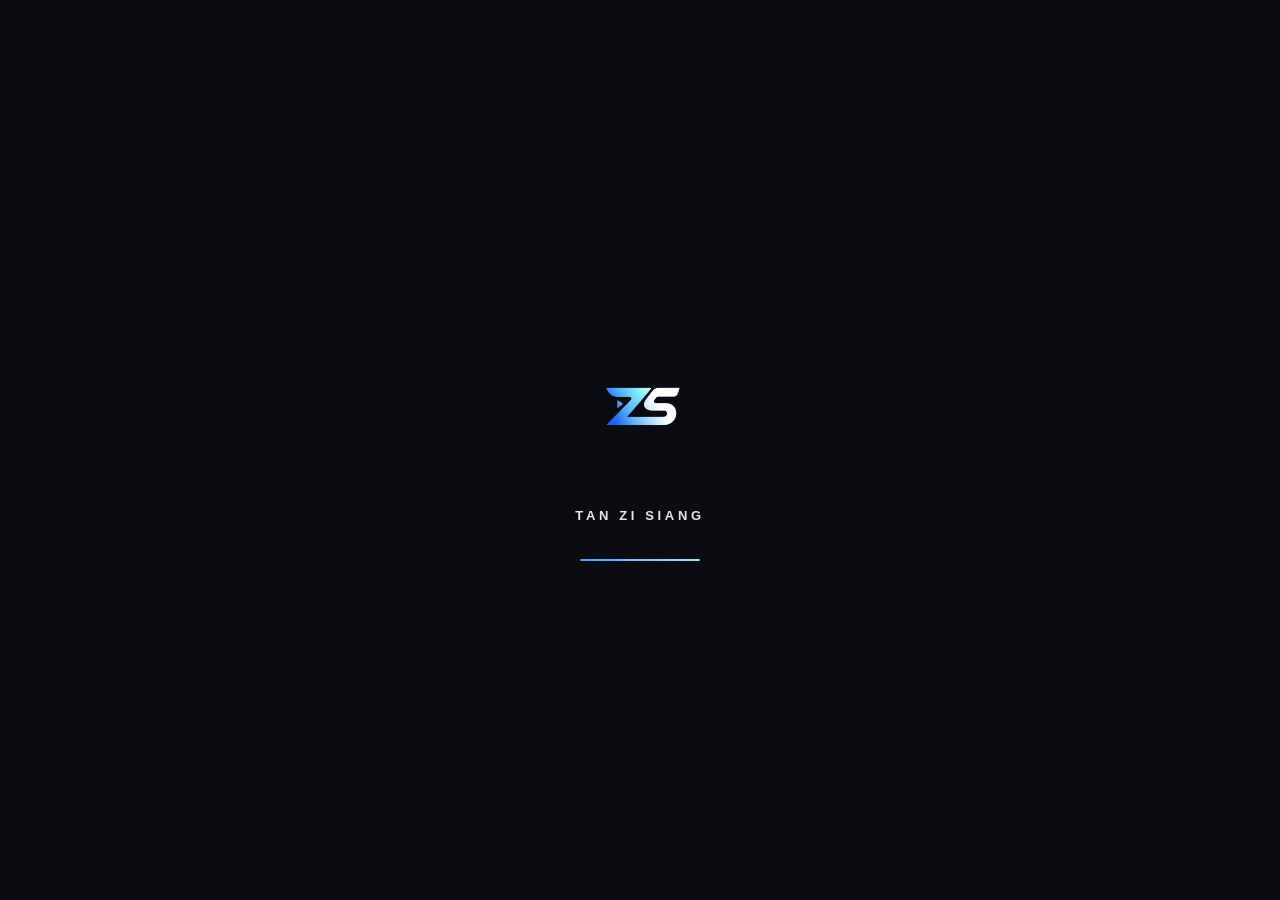
==== commit 80daea5d: "Add files via upload" ====
--- a/index.html
+++ b/index.html
@@ -49,9 +49,54 @@
 .mute-btn.muted svg.icon-on{display:none}
 .mute-btn:not(.muted) svg.icon-off{display:none}
 
+
+/* ===== Intro Loader ===== */
+.loader{
+  position:fixed;inset:0;z-index:9999;
+  background:#0a0c12;
+  display:flex;flex-direction:column;align-items:center;justify-content:center;
+  transition:opacity .7s ease, visibility .7s;
+}
+.loader.hide{
+  opacity:0;visibility:hidden;pointer-events:none;
+}
+.loader-logo{
+  width:min(140px,28vw);height:auto;
+  opacity:0;transform:scale(.86);
+  animation:logoIn .9s cubic-bezier(.22,1,.36,1) .15s forwards;
+}
+.loader-name{
+  margin-top:28px;
+  font-family:"Helvetica Neue",Helvetica,Arial,sans-serif;
+  font-weight:800;font-size:13px;letter-spacing:.28em;
+  text-transform:uppercase;color:rgba(255,255,255,.9);
+  opacity:0;transform:translateY(10px);
+  animation:nameIn .7s cubic-bezier(.22,1,.36,1) .55s forwards;
+}
+.loader-bar{
+  margin-top:36px;width:120px;height:2px;
+  background:rgba(255,255,255,.12);border-radius:2px;overflow:hidden;
+  opacity:0;animation:nameIn .5s ease .7s forwards;
+}
+.loader-bar i{
+  display:block;height:100%;width:0;background:linear-gradient(90deg,#4da3ff,#a8e0ff);
+  border-radius:2px;
+  animation:barFill 1.6s cubic-bezier(.22,1,.36,1) .85s forwards;
+}
+@keyframes logoIn{to{opacity:1;transform:scale(1)}}
+@keyframes nameIn{to{opacity:1;transform:none}}
+@keyframes barFill{to{width:100%}}
+
 </style>
 </head>
 <body>
+
+<div class="loader" id="loader">
+  <img class="loader-logo" src="logo-zs.png" alt="ZS">
+  <div class="loader-name">Tan Zi Siang</div>
+  <div class="loader-bar"><i></i></div>
+</div>
+
 <section class="hero">
 <canvas id="bg"></canvas>
 
@@ -60,9 +105,9 @@
 
 <div class="portrait">
   <!-- Fully visible base: black turtleneck -->
-  <img id="base" alt="Tan Zi Siang" src="base-portrait.png">
+  <img id="base" alt="Tan Zi Siang" src="base-portrait-cut.png">
   <!-- Hidden source for brush reveal: F1 driver -->
-  <img id="ghost" alt="" src="f1-driver.png" aria-hidden="true">
+  <img id="ghost" alt="" src="f1-driver-cut.png" aria-hidden="true">
   <canvas id="reveal"></canvas>
 </div>
 
@@ -202,5 +247,22 @@
 })();
 </script>
 
+
+<script>
+(()=>{
+  const loader = document.getElementById('loader');
+  if(!loader) return;
+  // hide after animation (~2.4s) or when page is ready
+  const hide = () => {
+    loader.classList.add('hide');
+    setTimeout(()=>loader.remove(), 800);
+  };
+  // wait for logo + bar animation
+  setTimeout(hide, 2400);
+  // also hide early if user interacts
+  window.addEventListener('pointerdown', hide, {once:true});
+})();
+</script>
+
 </body>
 </html>
